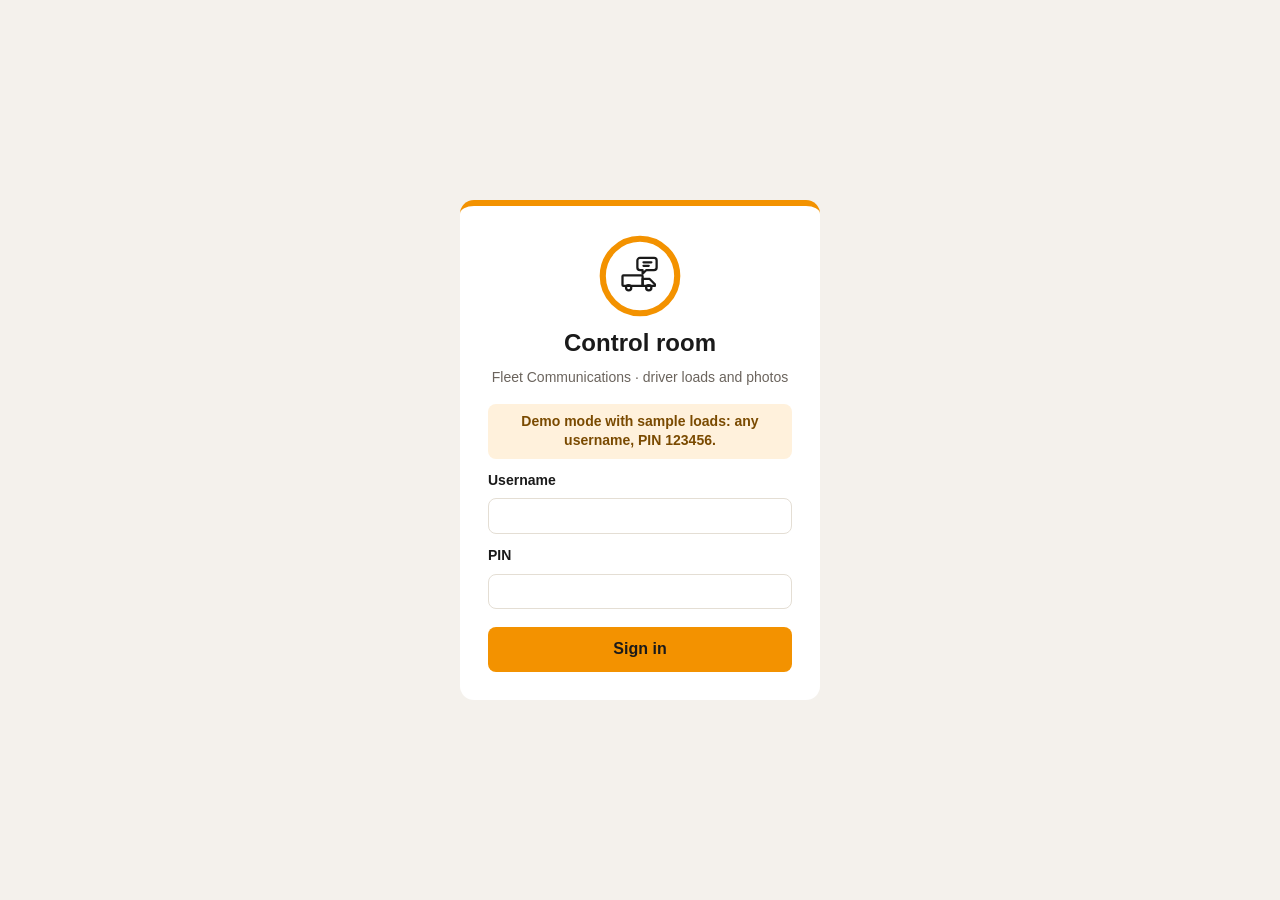
==== control/index.html @ 1a1b30df "Add files via upload" ====
<!doctype html>
<html lang="en">
<head>
<meta charset="utf-8">
<meta name="viewport" content="width=device-width, initial-scale=1">
<meta name="robots" content="noindex">
<title>Fleet Control Room</title>
<link rel="icon" href="../app/icons/icon.svg" type="image/svg+xml">
<link rel="stylesheet" href="control.css">
</head>
<body>

<!-- Sign in -->
<section id="view-login" class="login" hidden>
  <form id="login-form" class="login-card" novalidate>
    <img src="../app/icons/icon.svg" alt="" width="84" height="84">
    <h1>Control room</h1>
    <p class="muted">Fleet Communications · driver loads and photos</p>
    <p id="demo-note" class="demo-note" hidden>Demo mode with sample loads: any username, PIN 123456.</p>
    <label for="login-user">Username</label>
    <input id="login-user" autocomplete="username" autocapitalize="none" required>
    <label for="login-pin">PIN</label>
    <input id="login-pin" type="password" inputmode="numeric" maxlength="6" autocomplete="current-password" required>
    <p id="login-error" class="error" role="alert" hidden></p>
    <button id="login-btn" class="btn primary" type="submit">Sign in</button>
  </form>
</section>

<!-- Main -->
<section id="view-main" hidden>
  <header class="top">
    <img src="../app/icons/icon.svg" alt="" width="40" height="40">
    <div class="top-title">
      <strong>Control room</strong>
      <span class="muted" id="demo-badge" hidden>· Demo data</span>
    </div>
    <div class="period">
      <select id="period" aria-label="Period">
        <option value="today">Today</option>
        <option value="yesterday">Yesterday</option>
        <option value="7d" selected>Last 7 days</option>
        <option value="loadperiod">This load period</option>
        <option value="lastloadperiod">Last load period</option>
        <option value="custom">Choose dates…</option>
      </select>
      <span id="custom-dates" hidden>
        <input type="date" id="date-from" aria-label="From"> – <input type="date" id="date-to" aria-label="To">
      </span>
      <span id="period-label" class="muted"></span>
    </div>
    <div class="top-right">
      <span id="updated" class="muted"></span>
      <button id="refresh" class="btn ghost" type="button" title="Refresh now">Refresh</button>
      <span id="who" class="who"></span>
      <button id="logout" class="btn ghost" type="button">Sign out</button>
    </div>
  </header>

  <p id="load-error" class="banner-error" hidden></p>

  <div class="tiles" id="tiles"></div>

  <nav class="tabs" role="tablist">
    <button class="tab active" data-tab="loads" role="tab">Loads <span id="count-loads" class="count"></span></button>
    <button class="tab" data-tab="attention" role="tab">Needs attention <span id="count-attention" class="count warn"></span></button>
    <button class="tab" data-tab="drivers" role="tab">Drivers <span id="count-drivers" class="count"></span></button>
  </nav>

  <main class="panel">
    <!-- Loads -->
    <div id="tab-loads" class="tab-body">
      <div class="filters">
        <input id="search" type="search" placeholder="Search POD, truck or driver">
        <select id="f-status" aria-label="Status">
          <option value="">All statuses</option>
          <option value="complete">Complete</option>
          <option value="road">On the road</option>
          <option value="overdue">Overdue offloading</option>
          <option value="noload">No loading captured</option>
        </select>
        <select id="f-review" aria-label="Checked">
          <option value="">Checked and not checked</option>
          <option value="todo">Not checked yet</option>
          <option value="ok">Checked OK</option>
          <option value="problem">Problem</option>
        </select>
        <select id="f-driver" aria-label="Driver"><option value="">All drivers</option></select>
        <span class="grow"></span>
        <button id="export" class="btn ghost" type="button">Export CSV</button>
      </div>
      <div class="table-wrap">
        <table class="grid" id="loads-table">
          <thead><tr>
            <th data-sort="podNo">POD</th>
            <th data-sort="fleetNo">Truck</th>
            <th data-sort="driver">Driver</th>
            <th data-sort="loadedAt">Loaded</th>
            <th data-sort="offloadedAt">Offloaded</th>
            <th data-sort="km" class="num">Km</th>
            <th data-sort="photos" class="num">Photos</th>
            <th data-sort="flagged" class="num">Flags</th>
            <th data-sort="status">Status</th>
            <th data-sort="review">Checked</th>
          </tr></thead>
          <tbody></tbody>
        </table>
        <p id="loads-empty" class="empty" hidden>No loads in this period.</p>
      </div>
    </div>

    <!-- Needs attention -->
    <div id="tab-attention" class="tab-body" hidden>
      <ul id="attention" class="attention"></ul>
      <p id="attention-empty" class="empty" hidden>Nothing needs attention in this period.</p>
    </div>

    <!-- Drivers -->
    <div id="tab-drivers" class="tab-body" hidden>
      <div class="table-wrap">
        <table class="grid" id="drivers-table">
          <thead><tr>
            <th>Driver</th><th>Truck</th><th>Account</th><th>Last sign-in</th><th>Last upload</th>
            <th class="num">Loads</th><th class="num">Flagged photos</th><th class="num">Avg sharpness</th>
            <th class="num">Work data this month</th>
          </tr></thead>
          <tbody></tbody>
        </table>
      </div>
    </div>
  </main>
</section>

<!-- Load detail drawer -->
<aside id="drawer" class="drawer" hidden aria-label="Load detail">
  <div class="drawer-head">
    <div>
      <p class="drawer-kicker">POD</p>
      <h2 id="d-title"></h2>
      <p id="d-sub" class="muted"></p>
    </div>
    <button id="d-close" class="btn ghost" type="button" aria-label="Close">Close</button>
  </div>
  <div id="d-body" class="drawer-body"></div>
</aside>
<div id="scrim" class="scrim" hidden></div>

<!-- Full photo -->
<div id="lightbox" class="lightbox" hidden>
  <img id="lb-img" alt="">
  <p id="lb-cap"></p>
  <button id="lb-close" class="btn primary" type="button">Close</button>
</div>

<div id="toast" class="toast" role="status" hidden></div>

<script src="config.js"></script>
<script src="control.js"></script>
</body>
</html>
---- control/control.css ----
:root {
  --orange: #F39200;
  --orange-soft: #FFF1DC;
  --ink: #1A1A1A;
  --muted: #6B645D;
  --ground: #F4F1EC;
  --line: #E4DED4;
  --white: #FFFFFF;
  --ok: #1F6F43;
  --ok-soft: #DCEFE3;
  --bad: #B42318;
  --bad-soft: #FDE3E0;
  --warn: #7A4A00;
  --warn-soft: #FFE9C7;
  --info: #234E8C;
  --info-soft: #E1EAF7;
}
* { box-sizing: border-box; }
html, body { margin: 0; }
body { background: var(--ground); color: var(--ink); font: 14px/1.4 "Segoe UI", Roboto, Arial, sans-serif; }
[hidden] { display: none !important; }
h1, h2, p { margin: 0; }
.muted { color: var(--muted); }
.grow { flex: 1; }
.error { color: var(--bad); font-weight: 600; }

.btn { font: inherit; font-weight: 600; border: 0; border-radius: 8px; padding: 8px 14px; cursor: pointer; color: var(--ink); }
.btn.primary { background: var(--orange); }
.btn.ghost { background: transparent; border: 1px solid var(--line); }
.btn.ghost:hover { background: var(--white); }
.btn.ok { background: var(--ok); color: var(--white); }
.btn.bad { background: var(--bad); color: var(--white); }
.btn:disabled { opacity: .5; cursor: default; }
input, select, textarea { font: inherit; border: 1px solid var(--line); border-radius: 8px; padding: 7px 10px; background: var(--white); color: var(--ink); }
input:focus, select:focus, textarea:focus { outline: 2px solid var(--orange); outline-offset: -1px; }

/* Sign in */
.login { min-height: 100vh; display: flex; align-items: center; justify-content: center; padding: 16px; }
.login-card { width: 100%; max-width: 360px; background: var(--white); border-radius: 14px; padding: 28px; display: flex; flex-direction: column; gap: 8px; border-top: 6px solid var(--orange); }
.login-card img { align-self: center; }
.login-card h1 { text-align: center; font-size: 24px; }
.login-card > p.muted { text-align: center; margin-bottom: 8px; }
.login-card label { font-weight: 700; margin-top: 4px; }
.login-card .btn { margin-top: 10px; padding: 11px; font-size: 16px; }
.demo-note { background: var(--orange-soft); color: var(--warn); padding: 8px 10px; border-radius: 8px; font-weight: 600; text-align: center; }

/* Top bar */
.top { display: flex; align-items: center; gap: 14px; flex-wrap: wrap; padding: 10px 20px; background: var(--white); border-bottom: 4px solid var(--orange); position: sticky; top: 0; z-index: 5; }
.top-title strong { font-size: 18px; }
.period { display: flex; align-items: center; gap: 8px; flex-wrap: wrap; }
.top-right { margin-left: auto; display: flex; align-items: center; gap: 10px; }
.who { font-weight: 600; }
.banner-error { margin: 12px 20px 0; padding: 10px 14px; border-radius: 8px; background: var(--bad-soft); color: var(--bad); font-weight: 600; }

/* Tiles */
.tiles { display: grid; grid-template-columns: repeat(auto-fit, minmax(150px, 1fr)); gap: 12px; padding: 16px 20px 4px; }
.tile { background: var(--white); border-radius: 12px; padding: 12px 14px; border-left: 5px solid var(--line); }
.tile.click { cursor: pointer; }
.tile.click:hover { box-shadow: 0 0 0 2px var(--orange) inset; }
.tile .v { font-size: 26px; font-weight: 800; font-variant-numeric: tabular-nums; }
.tile .l { color: var(--muted); font-weight: 600; font-size: 13px; }
.tile .s { color: var(--muted); font-size: 12px; margin-top: 2px; }
.tile.t-ok { border-left-color: var(--ok); }
.tile.t-warn { border-left-color: var(--orange); }
.tile.t-bad { border-left-color: var(--bad); }
.tile.t-info { border-left-color: var(--info); }

/* Tabs */
.tabs { display: flex; gap: 4px; padding: 14px 20px 0; }
.tab { font: inherit; font-weight: 700; border: 0; background: transparent; padding: 10px 16px; border-radius: 10px 10px 0 0; cursor: pointer; color: var(--muted); }
.tab.active { background: var(--white); color: var(--ink); }
.count { display: inline-block; min-width: 22px; padding: 0 6px; border-radius: 999px; background: var(--line); color: var(--ink); font-size: 12px; text-align: center; }
.count.warn:not(:empty) { background: var(--bad); color: var(--white); }
.panel { margin: 0 20px 24px; background: var(--white); border-radius: 0 12px 12px 12px; padding: 14px; min-height: 300px; }

.filters { display: flex; gap: 8px; flex-wrap: wrap; align-items: center; margin-bottom: 10px; }
.filters input[type=search] { min-width: 240px; }

/* Tables */
.table-wrap { overflow-x: auto; }
.grid { width: 100%; border-collapse: collapse; font-variant-numeric: tabular-nums; }
.grid th { text-align: left; font-size: 12px; text-transform: uppercase; letter-spacing: .5px; color: var(--muted); padding: 8px 10px; border-bottom: 2px solid var(--line); white-space: nowrap; user-select: none; }
.grid th[data-sort] { cursor: pointer; }
.grid th.sorted::after { content: " ▼"; font-size: 10px; }
.grid th.sorted.asc::after { content: " ▲"; }
.grid td { padding: 9px 10px; border-bottom: 1px solid var(--line); white-space: nowrap; }
.grid tbody tr { cursor: pointer; }
.grid tbody tr:hover { background: var(--orange-soft); }
.grid tbody tr.sel { background: var(--orange-soft); box-shadow: inset 4px 0 0 var(--orange); }
#drivers-table tbody tr { cursor: default; }
.num { text-align: right !important; }
.pod { font-weight: 700; }
.empty { padding: 30px; text-align: center; color: var(--muted); }

.chip { display: inline-block; font-size: 12px; font-weight: 700; padding: 2px 9px; border-radius: 999px; white-space: nowrap; }
.chip.ok { background: var(--ok-soft); color: var(--ok); }
.chip.bad { background: var(--bad-soft); color: var(--bad); }
.chip.warn { background: var(--warn-soft); color: var(--warn); }
.chip.info { background: var(--info-soft); color: var(--info); }
.chip.grey { background: var(--line); color: var(--ink); }
.flagnum { color: var(--bad); font-weight: 800; }

/* Needs attention */
.attention { list-style: none; margin: 0; padding: 0; display: flex; flex-direction: column; gap: 6px; }
.attention li { display: flex; gap: 12px; align-items: center; padding: 10px 12px; border-radius: 10px; background: var(--ground); cursor: pointer; }
.attention li:hover { box-shadow: 0 0 0 2px var(--orange) inset; }
.attention .what { font-weight: 700; }
.attention .when { margin-left: auto; color: var(--muted); white-space: nowrap; }

/* Drawer */
.scrim { position: fixed; inset: 0; background: rgba(0,0,0,.25); z-index: 10; }
.drawer { position: fixed; top: 0; right: 0; bottom: 0; width: min(620px, 100%); background: var(--ground); z-index: 11; display: flex; flex-direction: column; box-shadow: -8px 0 24px rgba(0,0,0,.15); }
.drawer-head { display: flex; justify-content: space-between; align-items: flex-start; gap: 12px; padding: 16px 20px; background: var(--white); border-bottom: 4px solid var(--orange); }
.drawer-kicker { font-size: 12px; font-weight: 800; letter-spacing: 1px; color: var(--muted); }
.drawer-head h2 { font-size: 24px; }
.drawer-body { overflow-y: auto; padding: 16px 20px 30px; display: flex; flex-direction: column; gap: 14px; }
.card { background: var(--white); border-radius: 12px; padding: 14px; }
.card h3 { margin: 0 0 8px; font-size: 16px; display: flex; align-items: center; gap: 8px; }
.facts { display: grid; grid-template-columns: max-content 1fr; gap: 4px 14px; }
.facts dt { color: var(--muted); font-weight: 600; }
.facts dd { margin: 0; }
.photos { display: grid; grid-template-columns: repeat(3, minmax(0, 1fr)); gap: 10px; margin-top: 12px; }
.ph { display: flex; flex-direction: column; gap: 4px; cursor: zoom-in; }
.ph .img { aspect-ratio: 3 / 4; border-radius: 8px; background: var(--line) center / cover no-repeat; display: flex; align-items: center; justify-content: center; color: var(--muted); font-size: 12px; position: relative; overflow: hidden; }
.ph .img.flag { box-shadow: 0 0 0 3px var(--bad); }
.ph .cap { font-size: 12px; font-weight: 600; }
.ph .meta { font-size: 11px; color: var(--muted); }
.review { display: flex; flex-direction: column; gap: 8px; margin-top: 12px; padding-top: 12px; border-top: 1px solid var(--line); }
.review-row { display: flex; gap: 8px; align-items: center; flex-wrap: wrap; }
.review textarea { width: 100%; min-height: 48px; resize: vertical; }
.warnline { color: var(--bad); font-weight: 600; }

/* Lightbox */
.lightbox { position: fixed; inset: 0; background: rgba(20,20,20,.92); z-index: 20; display: flex; flex-direction: column; align-items: center; justify-content: center; gap: 10px; padding: 20px; }
.lightbox img { max-width: 100%; max-height: calc(100vh - 120px); border-radius: 6px; background: #333; }
.lightbox p { color: var(--white); font-weight: 600; }

.toast { position: fixed; bottom: 20px; left: 50%; transform: translateX(-50%); background: var(--ink); color: var(--white); padding: 10px 16px; border-radius: 8px; font-weight: 600; z-index: 30; }

@media (max-width: 700px) {
  .top { padding: 10px 16px; }
  .tiles, .tabs { padding-left: 16px; padding-right: 16px; }
  .panel { margin: 0 16px 20px; }
  .filters input[type=search] { min-width: 0; width: 100%; }
  .photos { grid-template-columns: repeat(2, minmax(0, 1fr)); }
}
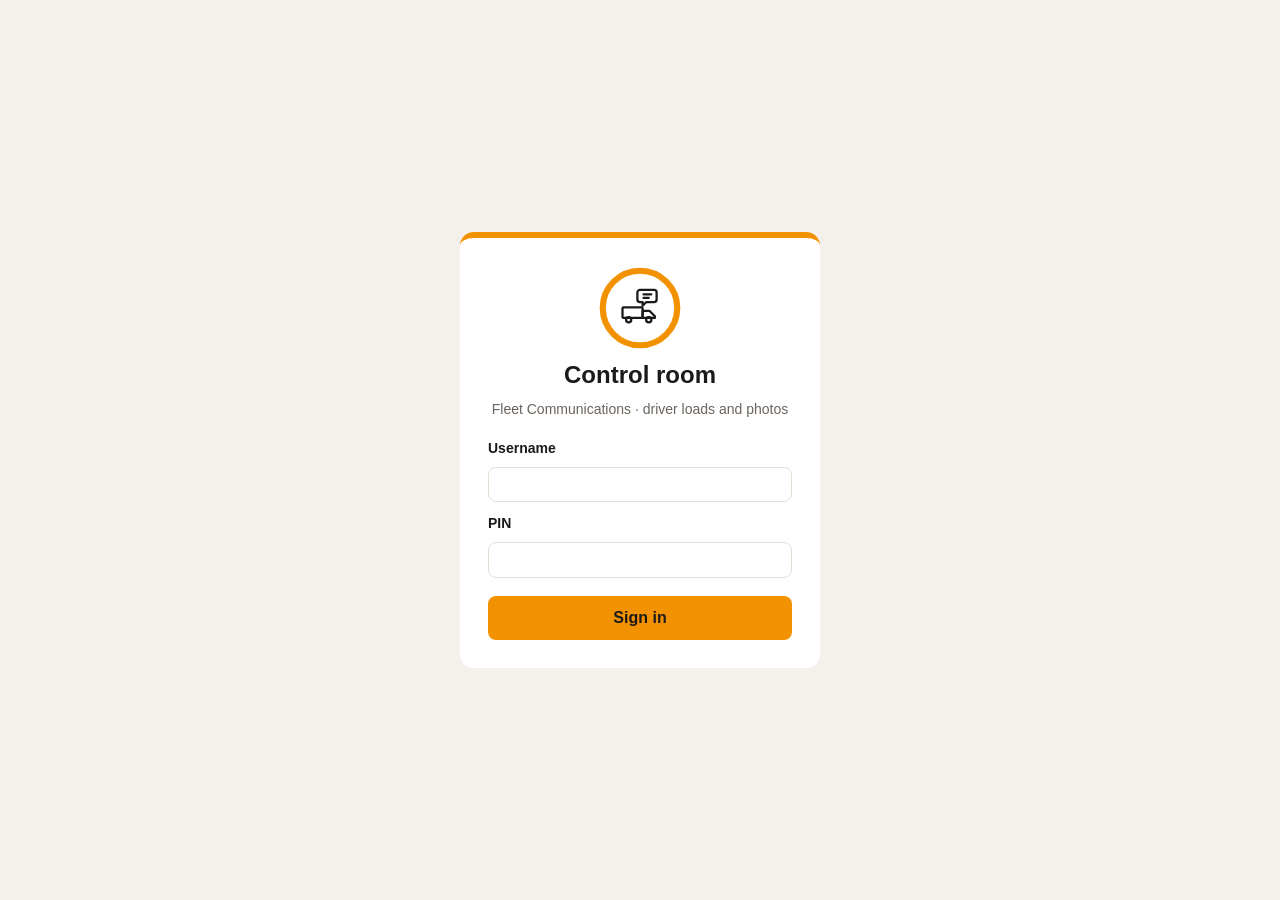
==== commit 4317c8e8: "Add files via upload" ====
--- a/control/index.html
+++ b/control/index.html
@@ -80,9 +80,10 @@
         </select>
         <select id="f-review" aria-label="Checked">
           <option value="">Checked and not checked</option>
-          <option value="todo">Not checked yet</option>
+          <option value="todo">Not checked yet (incl. corrected)</option>
           <option value="ok">Checked OK</option>
-          <option value="problem">Problem</option>
+          <option value="problem">With the driver to fix</option>
+          <option value="resub">Corrected, check again</option>
         </select>
         <select id="f-driver" aria-label="Driver"><option value="">All drivers</option></select>
         <span class="grow"></span>
